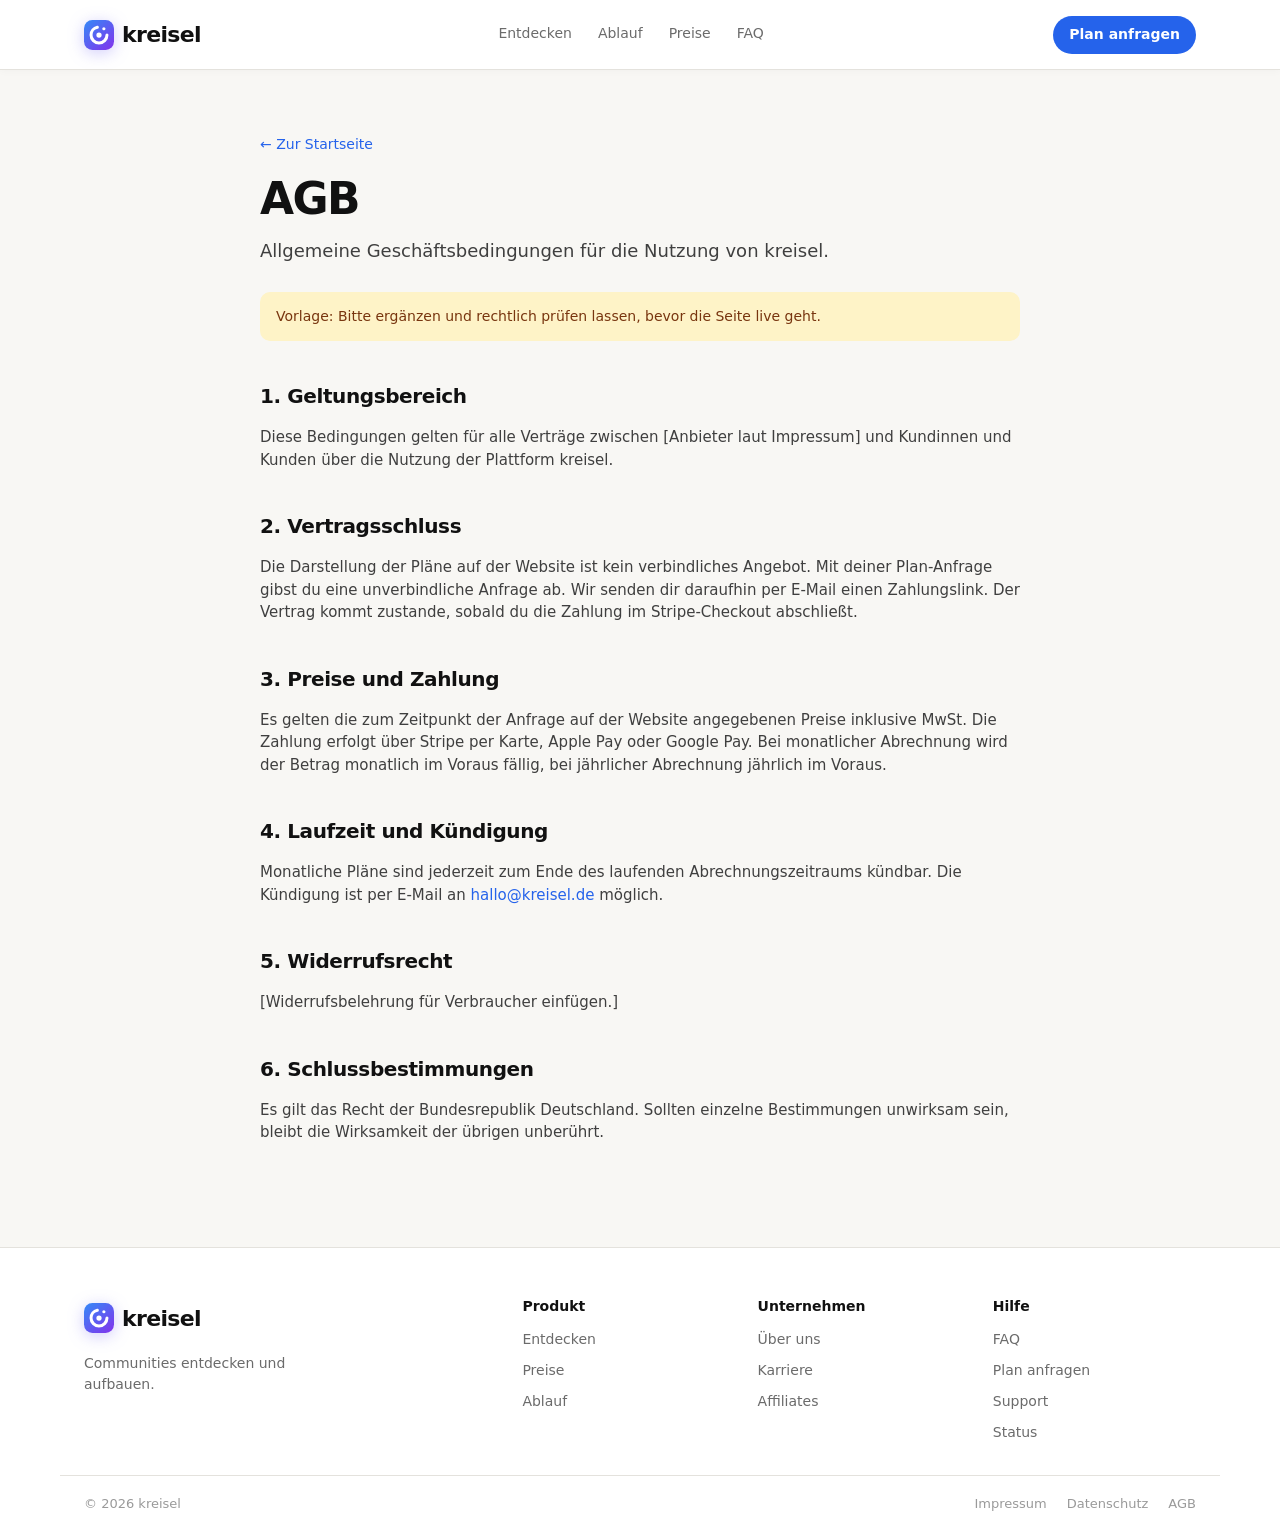
==== agb.html @ bd1a0cec "Alle Buttons funktionsfaehig, neues Logo, Anmelden und Zahlungslink per E-Mail - Neues kreisel-Logo " ====
<!doctype html>
<html lang="de">
<head>
  <meta charset="utf-8">
  <meta name="viewport" content="width=device-width, initial-scale=1">
  <title>AGB – kreisel</title>
  <meta name="description" content="Allgemeine Geschäftsbedingungen für die Nutzung von kreisel.">
  <link rel="icon" href="logo.svg" type="image/svg+xml">
  <link rel="stylesheet" href="styles.css">
</head>
<body>
  <a class="skip-link" href="#main">Zum Inhalt springen</a>

  <header class="header">
    <div class="header__inner">
      <a class="brand" href="index.html" aria-label="kreisel – zur Startseite">
        <svg class="logo" viewBox="0 0 32 32" aria-hidden="true"><defs><linearGradient id="lg-head" x1="4" y1="2" x2="28" y2="30" gradientUnits="userSpaceOnUse"><stop stop-color="#3b82f6"/><stop offset="1" stop-color="#7c3aed"/></linearGradient></defs><rect width="32" height="32" rx="9" fill="url(#lg-head)"/><g class="logo__spin"><circle cx="16" cy="16" r="8.5" fill="none" stroke="#fff" stroke-width="3.2" stroke-linecap="round" stroke-dasharray="38 15.4"/><circle cx="21.2" cy="9.3" r="1.7" fill="#fff"/></g><circle cx="16" cy="16" r="2.8" fill="#fff"/></svg>
        <span class="brand__word">kreisel</span>
      </a>

      <nav class="header__nav" aria-label="Hauptnavigation">
        <a href="index.html#entdecken">Entdecken</a>
        <a href="index.html#ablauf">Ablauf</a>
        <a href="index.html#preise">Preise</a>
        <a href="index.html#faq">FAQ</a>
      </nav>

      <div class="header__actions">
        <a class="btn-solid" href="index.html#anfrage">Plan anfragen</a>
      </div>
    </div>
  </header>

  <main class="page" id="main">
    <article class="doc">
      <a class="doc__back" href="index.html">← Zur Startseite</a>
      <h1>AGB</h1>
      <p class="doc__lead">Allgemeine Geschäftsbedingungen für die Nutzung von kreisel.</p>

      <p class="doc__note">Vorlage: Bitte ergänzen und rechtlich prüfen lassen, bevor die Seite live geht.</p>
      <h2>1. Geltungsbereich</h2>
      <p>Diese Bedingungen gelten für alle Verträge zwischen [Anbieter laut Impressum] und Kundinnen und Kunden über die Nutzung der Plattform kreisel.</p>
      <h2>2. Vertragsschluss</h2>
      <p>Die Darstellung der Pläne auf der Website ist kein verbindliches Angebot. Mit deiner Plan-Anfrage gibst du eine unverbindliche Anfrage ab. Wir senden dir daraufhin per E-Mail einen Zahlungslink. Der Vertrag kommt zustande, sobald du die Zahlung im Stripe-Checkout abschließt.</p>
      <h2>3. Preise und Zahlung</h2>
      <p>Es gelten die zum Zeitpunkt der Anfrage auf der Website angegebenen Preise inklusive MwSt. Die Zahlung erfolgt über Stripe per Karte, Apple Pay oder Google Pay. Bei monatlicher Abrechnung wird der Betrag monatlich im Voraus fällig, bei jährlicher Abrechnung jährlich im Voraus.</p>
      <h2>4. Laufzeit und Kündigung</h2>
      <p>Monatliche Pläne sind jederzeit zum Ende des laufenden Abrechnungszeitraums kündbar. Die Kündigung ist per E-Mail an <a data-mail href="#"></a> möglich.</p>
      <h2>5. Widerrufsrecht</h2>
      <p>[Widerrufsbelehrung für Verbraucher einfügen.]</p>
      <h2>6. Schlussbestimmungen</h2>
      <p>Es gilt das Recht der Bundesrepublik Deutschland. Sollten einzelne Bestimmungen unwirksam sein, bleibt die Wirksamkeit der übrigen unberührt.</p>
    </article>
  </main>

  <footer class="footer">
    <div class="footer__inner">
      <div class="footer__brand">
        <a class="footer__logo brand" href="index.html" aria-label="kreisel – zur Startseite"><svg class="logo" viewBox="0 0 32 32" aria-hidden="true"><defs><linearGradient id="lg-foot" x1="4" y1="2" x2="28" y2="30" gradientUnits="userSpaceOnUse"><stop stop-color="#3b82f6"/><stop offset="1" stop-color="#7c3aed"/></linearGradient></defs><rect width="32" height="32" rx="9" fill="url(#lg-foot)"/><g class="logo__spin"><circle cx="16" cy="16" r="8.5" fill="none" stroke="#fff" stroke-width="3.2" stroke-linecap="round" stroke-dasharray="38 15.4"/><circle cx="21.2" cy="9.3" r="1.7" fill="#fff"/></g><circle cx="16" cy="16" r="2.8" fill="#fff"/></svg><span class="brand__word">kreisel</span></a>
        <p class="footer__tag">Communities entdecken und aufbauen.</p>
      </div>
      <div class="footer__col">
        <h3>Produkt</h3>
        <a href="index.html#entdecken">Entdecken</a>
        <a href="index.html#preise">Preise</a>
        <a href="index.html#ablauf">Ablauf</a>
      </div>
      <div class="footer__col">
        <h3>Unternehmen</h3>
        <a href="ueber-uns.html">Über uns</a>
        <a href="karriere.html">Karriere</a>
        <a href="affiliates.html">Affiliates</a>
      </div>
      <div class="footer__col">
        <h3>Hilfe</h3>
        <a href="index.html#faq">FAQ</a>
        <a href="index.html#anfrage">Plan anfragen</a>
        <a href="support.html">Support</a>
        <a href="status.html">Status</a>
      </div>
    </div>
    <div class="footer__bar">
      <p>© 2026 kreisel</p>
      <nav class="footer__legal" aria-label="Rechtliches">
        <a href="impressum.html">Impressum</a>
        <a href="datenschutz.html">Datenschutz</a>
        <a href="agb.html">AGB</a>
      </nav>
    </div>
  </footer>

  <script src="config.js"></script>
</body>
</html>
---- styles.css ----
:root {
  --bg: #f8f7f4;
  --surface: #ffffff;
  --text: #111111;
  --muted: #6b6b6b;
  --faint: #9a9a9a;
  --line: #e4e2dd;
  --accent: #2563eb;
  --accent-hover: #1d4ed8;
  --radius-sm: 10px;
  --radius: 16px;
  --radius-pill: 999px;
  --shadow: 0 1px 2px rgba(17, 17, 17, 0.04), 0 2px 8px rgba(17, 17, 17, 0.04);
  --shadow-hover: 0 4px 12px rgba(17, 17, 17, 0.06), 0 12px 32px rgba(17, 17, 17, 0.08);
  --font: "Inter", system-ui, -apple-system, "Segoe UI", Roboto, Helvetica, Arial, sans-serif;
}

*, *::before, *::after { box-sizing: border-box; }
[hidden] { display: none !important; }

html { -webkit-text-size-adjust: 100%; }

body {
  margin: 0;
  background: var(--bg);
  color: var(--text);
  font-family: var(--font);
  font-size: 15px;
  line-height: 1.5;
  -webkit-font-smoothing: antialiased;
}

a { color: inherit; text-decoration: none; }
button { font: inherit; color: inherit; }

.sr-only {
  position: absolute; width: 1px; height: 1px; padding: 0; margin: -1px;
  overflow: hidden; clip: rect(0 0 0 0); white-space: nowrap; border: 0;
}

:focus-visible { outline: 2px solid var(--accent); outline-offset: 2px; }

/* ---------- Header ---------- */
.header {
  position: sticky; top: 0; z-index: 20;
  background: var(--surface);
  box-shadow: 0 1px 0 var(--line), 0 2px 8px rgba(17, 17, 17, 0.03);
}
.header__inner {
  max-width: 1160px; margin: 0 auto;
  padding: 12px 24px;
  display: flex; align-items: center; justify-content: space-between; gap: 16px;
}
.brand {
  display: inline-flex; align-items: center; gap: 8px;
  background: none; border: 0; padding: 6px 8px; margin-left: -8px;
  border-radius: var(--radius-sm); cursor: pointer;
}
.brand:hover { background: var(--bg); }
.logo { width: 30px; height: 30px; display: block; flex-shrink: 0; filter: drop-shadow(0 3px 8px rgba(91, 76, 240, .28)); }
.logo__spin { transform-origin: 16px 16px; transition: transform .9s cubic-bezier(.3, .7, .2, 1); }
.brand:hover .logo__spin, .dialog[open] .logo__spin { transform: rotate(360deg); }
@media (prefers-reduced-motion: reduce) { .logo__spin { transition: none; } }
.brand__word { font-size: 22px; font-weight: 800; letter-spacing: -0.03em; }
.brand__caret { width: 16px; height: 16px; color: var(--muted); }

.header__actions { display: flex; align-items: center; gap: 8px; }
.icon-btn {
  width: 40px; height: 40px; display: grid; place-items: center;
  border: 0; background: none; border-radius: 50%; cursor: pointer; color: var(--muted);
}
.icon-btn:hover { background: var(--bg); color: var(--text); }
.icon-btn svg { width: 22px; height: 22px; }
.btn-outline {
  display: inline-flex; align-items: center;
  height: 40px; padding: 0 20px;
  border: 1px solid var(--line); border-radius: var(--radius-pill);
  font-weight: 600; font-size: 14px;
  transition: border-color .15s, background .15s;
}
.btn-outline:hover { border-color: var(--text); }

/* ---------- Layout ---------- */
.page { max-width: 1160px; margin: 0 auto; padding: 0 24px 64px; }

/* ---------- Hero ---------- */
.hero { text-align: center; padding: 72px 0 32px; }
.hero__title {
  margin: 0;
  font-size: clamp(34px, 5.5vw, 54px);
  line-height: 1.08; font-weight: 800; letter-spacing: -0.035em;
}
.hero__sub { margin: 14px auto 0; max-width: 560px; color: var(--muted); font-size: 17px; }
.hero__sub a { color: var(--accent); font-weight: 500; }
.hero__sub a:hover { color: var(--accent-hover); text-decoration: underline; }

/* ---------- Search ---------- */
.search {
  position: relative; display: block;
  max-width: 680px; margin: 32px auto 0;
}
.search__icon {
  position: absolute; left: 20px; top: 50%; transform: translateY(-50%);
  width: 20px; height: 20px; color: var(--faint); pointer-events: none;
}
.search input {
  width: 100%; height: 56px;
  padding: 0 24px 0 52px;
  border: 1px solid var(--line); border-radius: var(--radius-pill);
  background: var(--surface); box-shadow: var(--shadow);
  font: inherit; font-size: 16px; color: var(--text);
  outline: none; transition: border-color .15s, box-shadow .15s;
}
.search input::placeholder { color: var(--faint); }
.search input:focus { border-color: var(--accent); box-shadow: 0 0 0 4px rgba(37, 99, 235, 0.12); }

/* ---------- Filters ---------- */
#entdecken { scroll-margin-top: 80px; }

.filters {
  display: flex; align-items: center; gap: 8px;
  margin: 8px 0 28px;
}
.filters__scroll {
  display: flex; gap: 8px; flex: 1; min-width: 0;
  overflow-x: auto; scrollbar-width: none;
  padding: 4px 2px;
  -webkit-mask-image: linear-gradient(to right, #000 calc(100% - 32px), transparent);
          mask-image: linear-gradient(to right, #000 calc(100% - 32px), transparent);
}
.filters__scroll::-webkit-scrollbar { display: none; }
.filters__end { display: flex; gap: 8px; flex-shrink: 0; }

.pill {
  display: inline-flex; align-items: center; gap: 6px; flex-shrink: 0;
  height: 38px; padding: 0 16px;
  border: 1px solid var(--line); border-radius: var(--radius-pill);
  background: var(--surface); cursor: pointer;
  font-size: 14px; font-weight: 500; white-space: nowrap;
  transition: border-color .15s, background .15s, color .15s;
}
.pill:hover { border-color: #c9c6bf; }
.pill.is-active { background: var(--text); border-color: var(--text); color: #fff; }
.pill--icon svg { width: 16px; height: 16px; }

/* ---------- Grid & Cards ---------- */
.grid {
  display: grid; gap: 24px;
  grid-template-columns: repeat(3, minmax(0, 1fr));
}
.card {
  display: flex; flex-direction: column;
  background: var(--surface);
  border: 1px solid var(--line); border-radius: var(--radius);
  overflow: hidden; box-shadow: var(--shadow);
  transition: transform .2s ease, box-shadow .2s ease;
}
.card:hover { transform: translateY(-3px); box-shadow: var(--shadow-hover); }

.card__thumb {
  position: relative; aspect-ratio: 16 / 9; overflow: hidden;
  display: flex; align-items: flex-end; padding: 18px;
  color: #fff;
}
.card__thumb::after {
  content: ""; position: absolute; inset: 0;
  background: linear-gradient(to top, rgba(0,0,0,.35), transparent 60%);
}
.card__thumb-emoji {
  position: absolute; right: 14px; top: 8px;
  font-size: 64px; line-height: 1; opacity: .9;
  transform: rotate(-8deg);
  filter: drop-shadow(0 6px 12px rgba(0,0,0,.18));
}
.card__thumb-title {
  position: relative; z-index: 1; margin: 0;
  font-size: 24px; line-height: 1.05; font-weight: 800; letter-spacing: -0.03em;
  text-transform: uppercase; max-width: 75%;
}
.card__rank {
  position: absolute; left: 12px; top: 12px; z-index: 1;
  font-size: 12px; font-weight: 700;
  background: rgba(255,255,255,.92); color: var(--text);
  padding: 2px 9px; border-radius: var(--radius-pill);
}

.card__body { display: flex; flex-direction: column; gap: 8px; padding: 16px 18px 18px; flex: 1; }
.card__head { display: flex; align-items: center; gap: 10px; min-width: 0; }
.card__avatar {
  width: 32px; height: 32px; border-radius: 50%; flex-shrink: 0;
  display: grid; place-items: center;
  font-size: 13px; font-weight: 700; color: #fff;
}
.card__name {
  margin: 0; font-size: 16px; font-weight: 700;
  white-space: nowrap; overflow: hidden; text-overflow: ellipsis;
}
.card__desc {
  margin: 0; color: var(--muted); font-size: 14px;
  display: -webkit-box; -webkit-line-clamp: 2; -webkit-box-orient: vertical; overflow: hidden;
}
.card__meta { margin: auto 0 0; padding-top: 4px; color: var(--faint); font-size: 13px; }
.card__meta .sep { margin: 0 6px; }

.empty { text-align: center; color: var(--muted); padding: 48px 0; }

/* ---------- Pagination ---------- */
.pagination {
  display: flex; justify-content: center; align-items: center; flex-wrap: wrap; gap: 4px;
  margin-top: 48px;
}
.page-btn {
  min-width: 38px; height: 38px; padding: 0 12px;
  border: 0; border-radius: var(--radius-pill); background: none; cursor: pointer;
  font-size: 14px; font-weight: 500; color: var(--muted);
}
.page-btn:hover:not(:disabled) { background: var(--surface); color: var(--text); }
.page-btn.is-current { background: var(--text); color: #fff; }
.page-btn:disabled { opacity: .4; cursor: default; }
.page-gap { color: var(--faint); padding: 0 4px; }

/* ---------- Footer ---------- */
.footer { border-top: 1px solid var(--line); background: var(--surface); }
/* ---------- Responsive ---------- */
@media (max-width: 960px) {
  .grid { grid-template-columns: repeat(2, minmax(0, 1fr)); gap: 20px; }
}
@media (max-width: 640px) {
  .header__inner { padding: 10px 16px; }
  .page { padding: 0 16px 48px; }
  .hero { padding: 44px 0 24px; }
  .hero__sub { font-size: 15px; }
  .search { margin-top: 24px; }
  .search input { height: 50px; }
  .grid { grid-template-columns: 1fr; gap: 16px; }
  .filters { margin-bottom: 20px; }
  .filters__end .pill:first-child { display: none; }
  .filters__end .pill--icon { padding: 0 12px; }
}

@media (prefers-reduced-motion: reduce) {
  .card, .card:hover { transition: none; transform: none; }
}

/* ---------- Skip link ---------- */
.skip-link {
  position: absolute; left: -9999px; top: 8px; z-index: 40;
  background: var(--surface); padding: 10px 16px;
  border: 1px solid var(--line); border-radius: var(--radius-sm); font-weight: 600;
}
.skip-link:focus { left: 16px; }

/* ---------- Header nav ---------- */
.header__nav { display: flex; gap: 26px; font-size: 14px; font-weight: 500; color: var(--muted); }
.header__nav a { padding: 4px 0; border-bottom: 2px solid transparent; }
.header__nav a:hover { color: var(--text); border-bottom-color: var(--text); }

/* ---------- Hero stats ---------- */
.stats {
  display: flex; justify-content: center; flex-wrap: wrap; gap: 12px 48px;
  margin: 36px 0 0;
}
.stats__item { text-align: center; }
.stats dt { color: var(--faint); font-size: 13px; }
.stats dd { margin: 2px 0 0; font-size: 24px; font-weight: 800; letter-spacing: -0.03em; }

/* ---------- Generic section ---------- */
.section { padding: 72px 0 0; scroll-margin-top: 80px; }
.section__head { text-align: center; max-width: 620px; margin: 0 auto 36px; }
.section__title {
  margin: 0; font-size: clamp(26px, 3.4vw, 36px);
  font-weight: 800; letter-spacing: -0.03em; line-height: 1.15;
}
.section__sub { margin: 12px 0 0; color: var(--muted); font-size: 16px; }

/* ---------- Steps ---------- */
.steps {
  list-style: none; margin: 0; padding: 0;
  display: grid; gap: 24px; grid-template-columns: repeat(3, minmax(0, 1fr));
  counter-reset: step;
}
.step {
  background: var(--surface); border: 1px solid var(--line);
  border-radius: var(--radius); padding: 26px 24px; box-shadow: var(--shadow);
}
.step__num {
  display: grid; place-items: center;
  width: 34px; height: 34px; border-radius: 50%;
  background: var(--accent); color: #fff;
  font-size: 15px; font-weight: 700;
}
.step__title { margin: 16px 0 6px; font-size: 18px; font-weight: 700; letter-spacing: -0.02em; }
.step__text { margin: 0; color: var(--muted); font-size: 14px; }

/* ---------- Plans ---------- */
.plans {
  display: grid; gap: 24px; align-items: start;
  grid-template-columns: repeat(3, minmax(0, 1fr));
}
.plan {
  position: relative; display: flex; flex-direction: column;
  background: var(--surface); border: 1px solid var(--line);
  border-radius: var(--radius); padding: 28px 26px; box-shadow: var(--shadow);
}
.plan--featured {
  border-color: var(--accent);
  box-shadow: 0 0 0 1px var(--accent), var(--shadow-hover);
}
.plan__badge {
  position: absolute; top: -12px; left: 26px;
  background: var(--accent); color: #fff;
  font-size: 12px; font-weight: 700; letter-spacing: .02em;
  padding: 4px 12px; border-radius: var(--radius-pill);
}
.plan__name { margin: 0; font-size: 19px; font-weight: 800; letter-spacing: -0.02em; }
.plan__desc { margin: 6px 0 0; color: var(--muted); font-size: 14px; min-height: 40px; }
.plan__price { margin: 18px 0 0; display: flex; align-items: baseline; gap: 4px; }
.plan__amount { font-size: 36px; font-weight: 800; letter-spacing: -0.04em; }
.plan__period { color: var(--muted); font-size: 15px; }
.plan__cta {
  display: flex; align-items: center; justify-content: center;
  height: 44px; margin: 22px 0 0;
  border: 1px solid var(--line); border-radius: var(--radius-pill);
  font-size: 15px; font-weight: 600;
  transition: border-color .15s, background .15s, color .15s;
}
.plan__cta:hover { border-color: var(--text); }
.plan__cta--solid { background: var(--accent); border-color: var(--accent); color: #fff; }
.plan__cta--solid:hover { background: var(--accent-hover); border-color: var(--accent-hover); }
.plan__features {
  list-style: none; margin: 24px 0 0; padding: 20px 0 0;
  border-top: 1px solid var(--line);
  display: grid; gap: 10px; font-size: 14px;
}
.plan__features li { position: relative; padding-left: 26px; color: var(--muted); }
.plan__features li::before {
  content: ""; position: absolute; left: 4px; top: 6px;
  width: 11px; height: 6px;
  border-left: 2px solid var(--accent); border-bottom: 2px solid var(--accent);
  transform: rotate(-45deg);
}
.plans__note { margin: 24px 0 0; text-align: center; color: var(--faint); font-size: 13px; }

/* ---------- FAQ ---------- */
.faq { max-width: 760px; margin: 0 auto; display: grid; gap: 12px; }
.faq__item {
  background: var(--surface); border: 1px solid var(--line);
  border-radius: var(--radius); padding: 4px 22px;
}
.faq__q {
  list-style: none; cursor: pointer;
  padding: 16px 28px 16px 0; position: relative;
  font-size: 16px; font-weight: 600;
}
.faq__q::-webkit-details-marker { display: none; }
.faq__q::after {
  content: ""; position: absolute; right: 4px; top: 50%;
  width: 9px; height: 9px; margin-top: -6px;
  border-right: 2px solid var(--muted); border-bottom: 2px solid var(--muted);
  transform: rotate(45deg); transition: transform .2s;
}
.faq__item[open] .faq__q::after { transform: rotate(-135deg); margin-top: -2px; }
.faq__a { margin: 0 0 18px; color: var(--muted); font-size: 15px; }

/* ---------- CTA ---------- */
.cta {
  margin: 80px 0 0; padding: 56px 24px; text-align: center;
  background: var(--surface); border: 1px solid var(--line);
  border-radius: var(--radius); box-shadow: var(--shadow);
}
.cta__title { margin: 0; font-size: clamp(24px, 3.2vw, 32px); font-weight: 800; letter-spacing: -0.03em; }
.cta__sub { margin: 10px 0 0; color: var(--muted); font-size: 16px; }
.cta__btn {
  display: inline-flex; align-items: center; height: 48px; margin-top: 26px; padding: 0 30px;
  background: var(--accent); color: #fff;
  border-radius: var(--radius-pill); font-size: 15px; font-weight: 600;
  transition: background .15s;
}
.cta__btn:hover { background: var(--accent-hover); }

/* ---------- Plan-Anfrage ---------- */
.btn-solid {
  display: inline-flex; align-items: center; height: 38px; padding: 0 16px;
  background: var(--accent); color: #fff; border-radius: var(--radius-pill);
  font-size: 14px; font-weight: 600; transition: background .15s;
}
.btn-solid:hover { background: var(--accent-hover); }
.request {
  display: grid; grid-template-columns: 1.5fr 1fr; gap: 24px;
  max-width: 960px; margin: 0 auto;
}
.request__form, .request__info {
  background: var(--surface); border: 1px solid var(--line);
  border-radius: var(--radius); box-shadow: var(--shadow); padding: 28px;
}
.request__fields { display: grid; gap: 16px; }
.request__error a { color: inherit; text-decoration: underline; }
.request__submit:disabled { opacity: .7; cursor: progress; }
.request__success { display: grid; gap: 10px; justify-items: center; text-align: center; padding: 12px 0; }
.request__success h3 { margin: 0; font-size: 20px; font-weight: 800; letter-spacing: -.02em; }
.request__success p { margin: 0; color: var(--muted); }
.request__success .request__small { margin: 0; }
.request__success .btn-ghost { margin-top: 6px; padding: 0 20px; }
.request__check {
  width: 52px; height: 52px; display: grid; place-items: center; border-radius: 50%;
  background: #dcfce7; color: #15803d; font-size: 26px; font-weight: 800;
}
.dialog .dialog__request { margin-top: 20px; padding: 0; border: 0; box-shadow: none; }
.dialog__eyebrow {
  width: fit-content; margin: 0 auto; padding: 4px 12px; border-radius: var(--radius-pill);
  background: #eef2ff; color: var(--accent); font-size: 13px; font-weight: 700;
}
.field { display: grid; gap: 6px; min-width: 0; }
.field label { font-size: 14px; font-weight: 600; }
.field__opt { color: var(--faint); font-weight: 400; }
.field small { color: var(--faint); font-size: 12px; }
.field input, .field select, .field textarea {
  width: 100%; padding: 11px 14px; font: inherit; font-size: 15px; color: var(--text);
  background: var(--bg); border: 1px solid var(--line); border-radius: var(--radius-sm);
}
.field textarea { resize: vertical; }
.field input:focus, .field select:focus, .field textarea:focus {
  outline: none; border-color: var(--accent); background: var(--surface);
  box-shadow: 0 0 0 3px rgba(37, 99, 235, 0.15);
}
.field-row { display: grid; grid-template-columns: 1fr 1fr; gap: 16px; }
.request__submit {
  height: 48px; border: 0; border-radius: var(--radius-pill); cursor: pointer;
  background: var(--accent); color: #fff; font: inherit; font-size: 15px; font-weight: 600;
  transition: background .15s;
}
.request__submit:hover { background: var(--accent-hover); }
.request__error { margin: 0; color: #b91c1c; font-size: 14px; }
.request__hint { margin: 0; color: var(--muted); font-size: 14px; }
.request__hint a { color: var(--accent); }
.request__info h3 { margin: 0; font-size: 17px; font-weight: 700; letter-spacing: -0.02em; }
.request__small { margin: 20px 0 0; color: var(--faint); font-size: 13px; }

/* ---------- Menüs ---------- */
.btn-outline { background: none; cursor: pointer; }
.menu {
  position: fixed; inset: auto; margin: 0; min-width: 230px; max-height: 70vh; overflow-y: auto;
  padding: 6px; background: var(--surface); color: var(--text);
  border: 1px solid var(--line); border-radius: 14px; box-shadow: var(--shadow-hover);
}
.menu--wide { min-width: 250px; }
.menu__item {
  display: flex; align-items: center; justify-content: space-between; gap: 12px;
  width: 100%; padding: 9px 12px; border: 0; background: none; border-radius: 8px;
  cursor: pointer; font-size: 14px; text-align: left;
}
.menu__item:hover:not(:disabled) { background: var(--bg); }
.menu__item:disabled { color: var(--faint); cursor: default; }
.menu__item.is-active { font-weight: 600; }
.menu__num { color: var(--faint); font-size: 13px; }
.menu__tag { font-size: 11px; padding: 1px 8px; border: 1px solid var(--line); border-radius: var(--radius-pill); }
.menu__label {
  margin: 8px 12px 4px; font-size: 11px; font-weight: 700; color: var(--faint);
  text-transform: uppercase; letter-spacing: .06em;
}
.menu__head { display: grid; padding: 10px 12px 12px; border-bottom: 1px solid var(--line); margin-bottom: 4px; }
.menu__head small { color: var(--muted); }
.menu__empty { margin: 0; padding: 4px 12px 8px; color: var(--muted); font-size: 13px; }
.menu__opt { display: flex; align-items: center; gap: 10px; padding: 8px 12px; border-radius: 8px; font-size: 14px; cursor: pointer; }
.menu__opt:hover { background: var(--bg); }
.menu__opt input { accent-color: var(--accent); margin: 0; }
.menu__sep { height: 1px; margin: 6px 0; background: var(--line); }
.pill__count {
  min-width: 18px; height: 18px; padding: 0 5px; margin-left: 2px;
  display: inline-grid; place-items: center; border-radius: var(--radius-pill);
  background: var(--accent); color: #fff; font-size: 11px; font-weight: 700;
}
.account {
  width: 40px; height: 40px; padding: 0; border: 0; border-radius: 50%; cursor: pointer;
  background: linear-gradient(135deg, #3b82f6, #7c3aed); color: #fff; font-size: 14px; font-weight: 700;
}

/* ---------- Dialoge ---------- */
.dialog {
  width: min(430px, calc(100% - 32px)); max-height: calc(100% - 32px); padding: 32px;
  border: 0; border-radius: 20px; background: var(--surface); color: var(--text);
  box-shadow: 0 24px 80px rgba(0, 0, 0, .25);
}
.dialog::backdrop { background: rgba(17, 17, 17, .45); backdrop-filter: blur(3px); }
.dialog form[method="dialog"] { margin: 0; }
.dialog__close {
  position: absolute; right: 14px; top: 14px; z-index: 2;
  width: 36px; height: 36px; border: 0; border-radius: 50%; cursor: pointer;
  background: var(--bg); font-size: 22px; line-height: 1;
}
.dialog__close:hover { background: var(--line); }
.dialog__logo { width: 48px; height: 48px; margin: 0 auto; }
.dialog__title { margin: 16px 0 4px; text-align: center; font-size: 24px; font-weight: 800; letter-spacing: -.03em; }
.dialog__sub { margin: 0; text-align: center; color: var(--muted); }
.dialog__form { display: grid; gap: 14px; }
.dialog__note { margin: 0; text-align: center; color: var(--faint); font-size: 13px; }
.tabs {
  display: grid; grid-template-columns: 1fr 1fr; gap: 4px; padding: 4px; margin: 22px 0 18px;
  background: var(--bg); border-radius: var(--radius-pill);
}
.tabs__btn {
  height: 36px; border: 0; border-radius: var(--radius-pill); background: none; cursor: pointer;
  font-size: 14px; font-weight: 600; color: var(--muted);
}
.tabs__btn.is-active { background: var(--surface); color: var(--text); box-shadow: var(--shadow); }
.dialog--community { width: min(560px, calc(100% - 32px)); padding: 0; }
.dialog--community .dialog__close { background: rgba(255, 255, 255, .92); }
.community__thumb { aspect-ratio: auto; height: 190px; }
.community__body { display: grid; gap: 14px; padding: 22px 28px 28px; }
.community__head { display: flex; align-items: center; gap: 12px; }
.community__head .card__avatar { width: 44px; height: 44px; font-size: 15px; }
.community__name { margin: 0; font-size: 21px; font-weight: 800; letter-spacing: -.03em; }
.community__meta { margin: 0; color: var(--muted); font-size: 14px; }
.community__desc { margin: 0; font-size: 15px; }
.community__body .plan__features { margin: 0; }
.community__joined { margin: 0; color: #15803d; font-size: 14px; font-weight: 600; }
.btn-ghost {
  height: 46px; border: 1px solid var(--line); border-radius: var(--radius-pill);
  background: none; cursor: pointer; font-size: 15px; font-weight: 600;
}
.btn-ghost:hover { border-color: var(--text); }

/* ---------- Unterseiten ---------- */
.doc { max-width: 760px; margin: 0 auto; padding: 64px 0 24px; }
.doc__back { display: inline-block; margin-bottom: 20px; color: var(--muted); font-size: 14px; }
.doc__back:hover { color: var(--text); }
.doc h1 { margin: 0; font-size: clamp(32px, 5vw, 44px); line-height: 1.1; font-weight: 800; letter-spacing: -.035em; }
.doc__lead { margin: 14px 0 0; color: var(--muted); font-size: 18px; }
.doc h2 { margin: 40px 0 10px; font-size: 20px; font-weight: 700; letter-spacing: -.02em; }
.doc p, .doc li { color: #3f3f3f; }
.doc a { color: var(--accent); }
.doc a:hover { text-decoration: underline; }
.doc__card {
  margin-top: 28px; padding: 24px; background: var(--surface);
  border: 1px solid var(--line); border-radius: var(--radius); box-shadow: var(--shadow);
}
.doc__card h2 { margin-top: 0; }
.doc__note { margin-top: 28px; padding: 14px 16px; border-radius: var(--radius-sm); background: #fef3c7; color: #78350f !important; font-size: 14px; }
.status-list { display: grid; gap: 0; margin: 28px 0 0; padding: 0; list-style: none; }
.status-list li {
  display: flex; justify-content: space-between; gap: 16px; padding: 16px 20px;
  background: var(--surface); border: 1px solid var(--line); margin-top: -1px;
}
.status-list li:first-child { border-radius: var(--radius) var(--radius) 0 0; }
.status-list li:last-child { border-radius: 0 0 var(--radius) var(--radius); }
.status-ok { color: #15803d; font-weight: 600; white-space: nowrap; }
.status-ok::before { content: ""; display: inline-block; width: 8px; height: 8px; margin-right: 8px; border-radius: 50%; background: #22c55e; box-shadow: 0 0 0 3px rgba(34, 197, 94, .2); }

/* ---------- Footer (erweitert) ---------- */
.footer__inner {
  max-width: 1160px; margin: 0 auto; padding: 48px 24px 32px;
  display: grid; gap: 32px;
  grid-template-columns: 2fr repeat(3, 1fr);
}
.footer__logo { display: inline-flex; align-items: center; gap: 8px; }
.footer__tag { margin: 12px 0 0; color: var(--muted); font-size: 14px; max-width: 260px; }
.footer__col { display: flex; flex-direction: column; gap: 10px; font-size: 14px; color: var(--muted); }
.footer__col h3 { margin: 0 0 2px; font-size: 14px; font-weight: 700; color: var(--text); }
.footer__col a:hover { color: var(--text); }
.footer__bar {
  border-top: 1px solid var(--line);
  max-width: 1160px; margin: 0 auto; padding: 18px 24px;
  display: flex; justify-content: space-between; align-items: center; flex-wrap: wrap; gap: 8px 24px;
  color: var(--faint); font-size: 13px;
}
.footer__bar p { margin: 0; }
.footer__legal { display: flex; gap: 20px; }
.footer__legal a:hover { color: var(--text); }

/* ---------- Responsive (neue Blöcke) ---------- */
@media (max-width: 960px) {
  .header__nav { display: none; }
  .steps { grid-template-columns: 1fr; gap: 16px; }
  .plans { grid-template-columns: 1fr; gap: 20px; }
  .plan--featured { order: -1; }
  .request { grid-template-columns: 1fr; }
  .footer__inner { grid-template-columns: 1fr 1fr; gap: 28px; }
}
@media (max-width: 640px) {
  .stats { gap: 12px 28px; margin-top: 28px; }
  .stats dd { font-size: 20px; }
  .section { padding-top: 56px; }
  .cta { margin-top: 56px; padding: 40px 20px; }
  .field-row { grid-template-columns: 1fr; }
  .request__form, .request__info { padding: 20px; }
  .header__actions .btn-solid { display: none; }
  .footer__inner { grid-template-columns: 1fr; padding: 36px 16px 24px; }
  .footer__bar { padding: 16px; justify-content: center; }
}
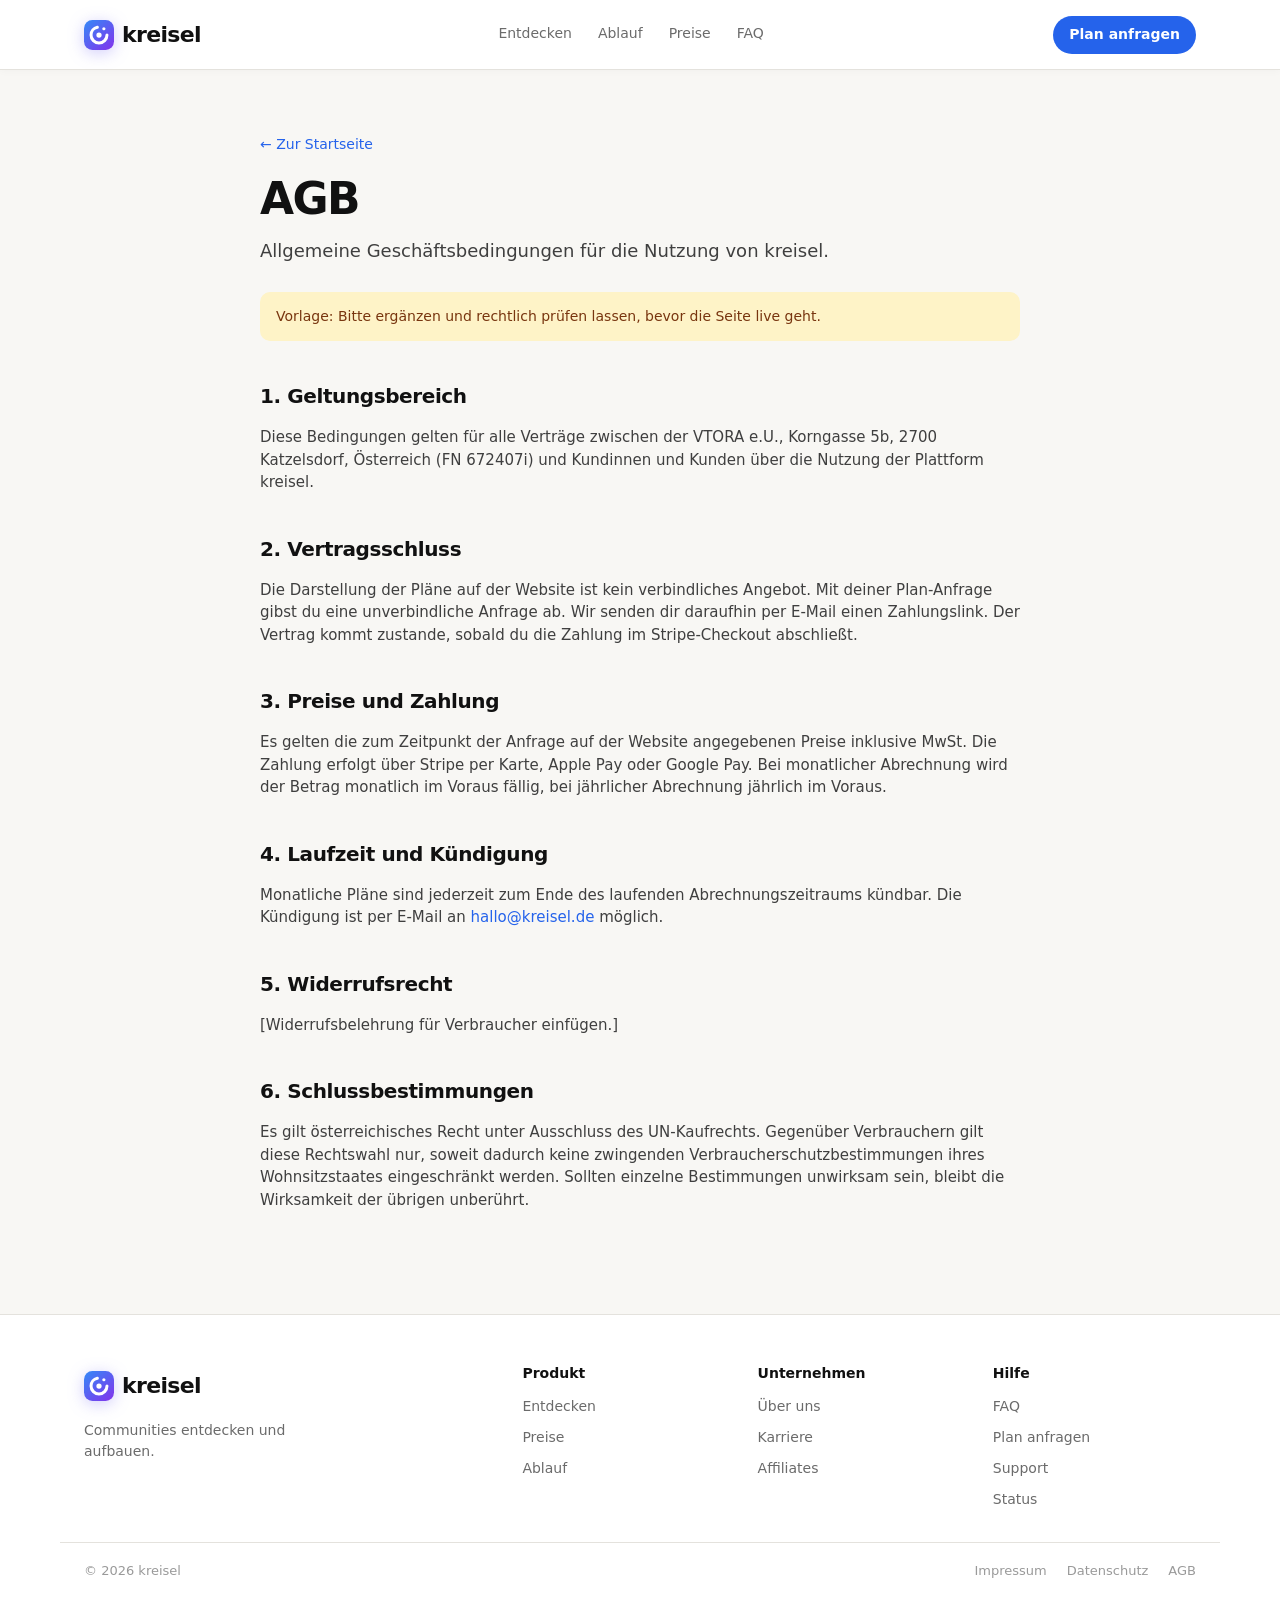
==== commit 860b9f05: "Echte Konten mit Supabase, Impressum mit Firmendaten - Anmelden, Registrieren (mit E-Mail-Bestaetigu" ====
--- a/agb.html
+++ b/agb.html
@@ -39,7 +39,7 @@
 
       <p class="doc__note">Vorlage: Bitte ergänzen und rechtlich prüfen lassen, bevor die Seite live geht.</p>
       <h2>1. Geltungsbereich</h2>
-      <p>Diese Bedingungen gelten für alle Verträge zwischen [Anbieter laut Impressum] und Kundinnen und Kunden über die Nutzung der Plattform kreisel.</p>
+      <p>Diese Bedingungen gelten für alle Verträge zwischen der VTORA e.U., Korngasse 5b, 2700 Katzelsdorf, Österreich (FN 672407i) und Kundinnen und Kunden über die Nutzung der Plattform kreisel.</p>
       <h2>2. Vertragsschluss</h2>
       <p>Die Darstellung der Pläne auf der Website ist kein verbindliches Angebot. Mit deiner Plan-Anfrage gibst du eine unverbindliche Anfrage ab. Wir senden dir daraufhin per E-Mail einen Zahlungslink. Der Vertrag kommt zustande, sobald du die Zahlung im Stripe-Checkout abschließt.</p>
       <h2>3. Preise und Zahlung</h2>
@@ -49,7 +49,7 @@
       <h2>5. Widerrufsrecht</h2>
       <p>[Widerrufsbelehrung für Verbraucher einfügen.]</p>
       <h2>6. Schlussbestimmungen</h2>
-      <p>Es gilt das Recht der Bundesrepublik Deutschland. Sollten einzelne Bestimmungen unwirksam sein, bleibt die Wirksamkeit der übrigen unberührt.</p>
+      <p>Es gilt österreichisches Recht unter Ausschluss des UN-Kaufrechts. Gegenüber Verbrauchern gilt diese Rechtswahl nur, soweit dadurch keine zwingenden Verbraucherschutzbestimmungen ihres Wohnsitzstaates eingeschränkt werden. Sollten einzelne Bestimmungen unwirksam sein, bleibt die Wirksamkeit der übrigen unberührt.</p>
     </article>
   </main>
 
--- a/styles.css
+++ b/styles.css
@@ -493,6 +493,16 @@
 .dialog__title { margin: 16px 0 4px; text-align: center; font-size: 24px; font-weight: 800; letter-spacing: -.03em; }
 .dialog__sub { margin: 0; text-align: center; color: var(--muted); }
 .dialog__form { display: grid; gap: 14px; }
+.auth__link {
+  justify-self: end; margin-top: -6px; padding: 0; border: 0; background: none; cursor: pointer;
+  color: var(--accent); font-size: 13px; font-weight: 500;
+}
+#auth-back { justify-self: center; margin-top: 0; }
+.auth__link:hover { text-decoration: underline; }
+.auth__info {
+  margin: 20px 0 0; padding: 16px; border-radius: var(--radius-sm);
+  background: #eff6ff; color: #1e3a8a; text-align: center; font-size: 15px;
+}
 .dialog__note { margin: 0; text-align: center; color: var(--faint); font-size: 13px; }
 .tabs {
   display: grid; grid-template-columns: 1fr 1fr; gap: 4px; padding: 4px; margin: 22px 0 18px;
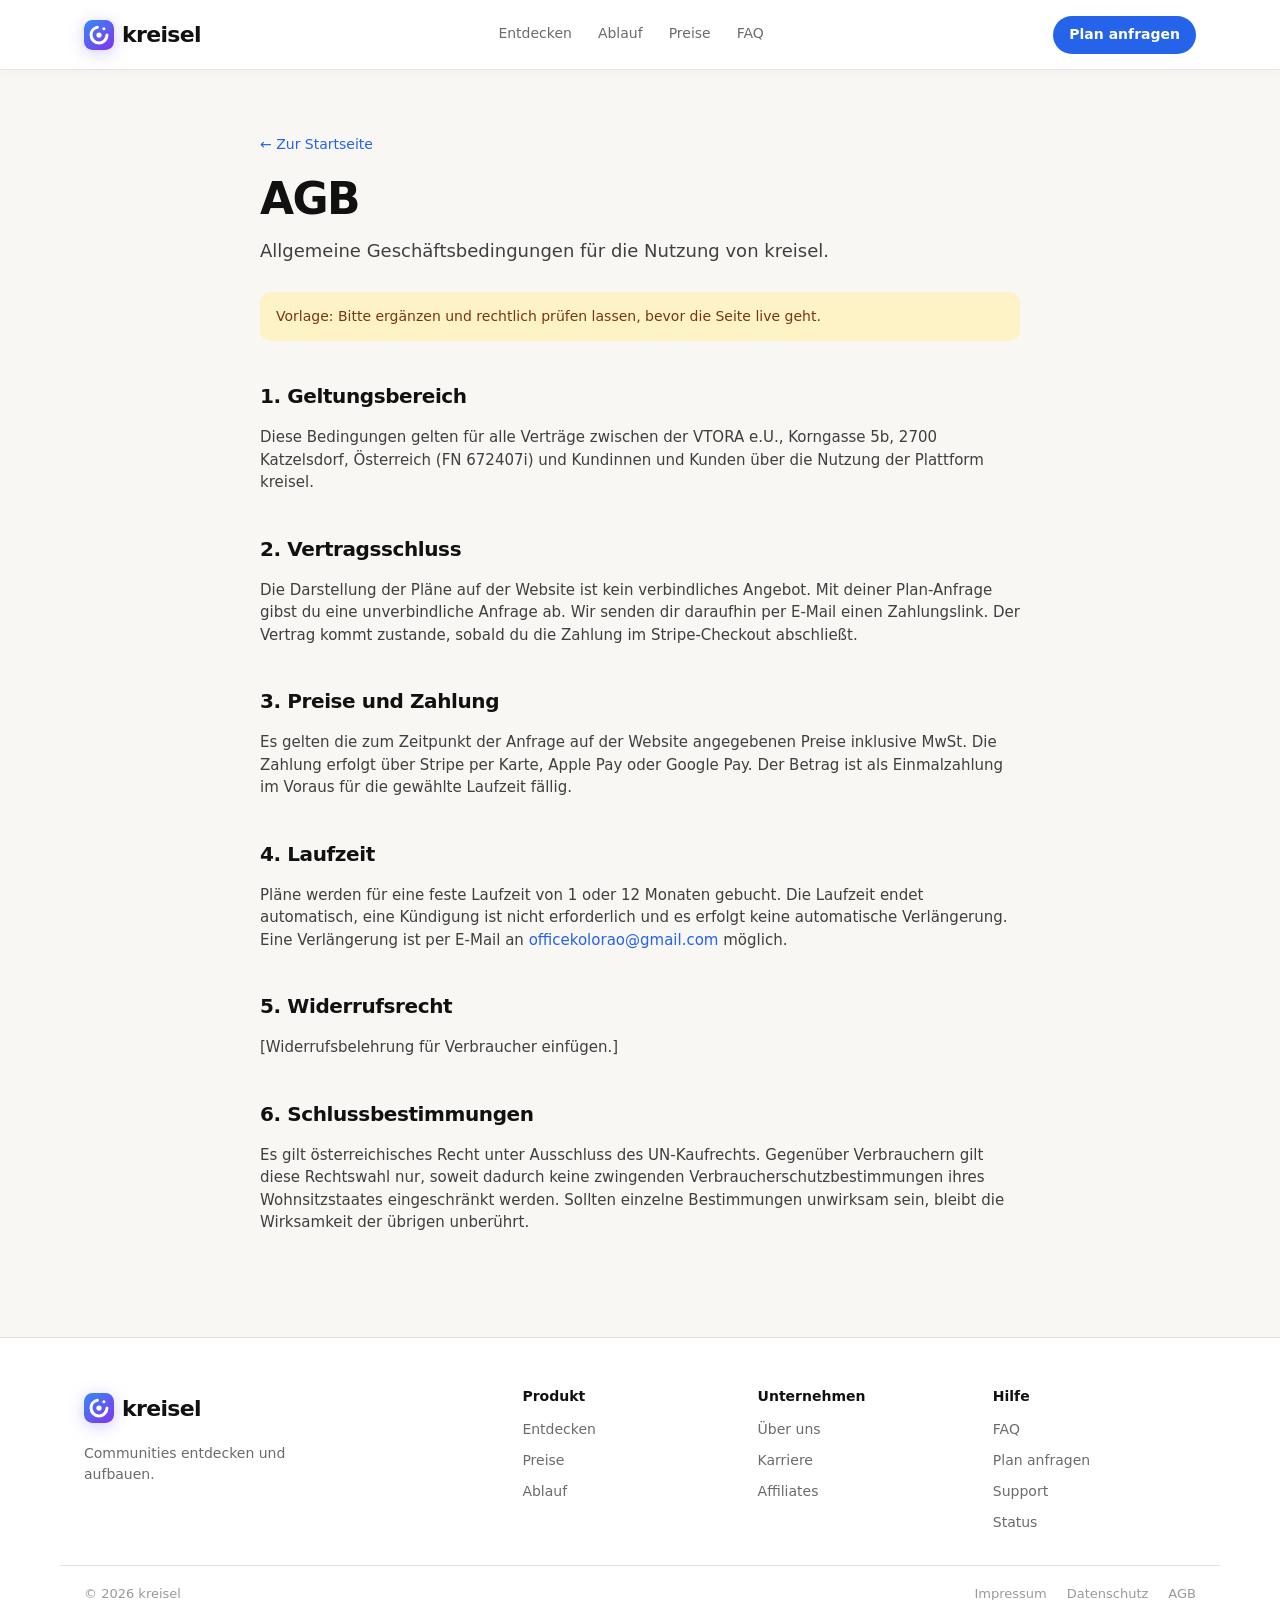
==== commit 25cd49eb: "Einmalzahlungen statt Abos, Bestellnummer TP + 8 Ziffern, automatische Freischaltung entfernt - Paym" ====
--- a/agb.html
+++ b/agb.html
@@ -43,9 +43,9 @@
       <h2>2. Vertragsschluss</h2>
       <p>Die Darstellung der Pläne auf der Website ist kein verbindliches Angebot. Mit deiner Plan-Anfrage gibst du eine unverbindliche Anfrage ab. Wir senden dir daraufhin per E-Mail einen Zahlungslink. Der Vertrag kommt zustande, sobald du die Zahlung im Stripe-Checkout abschließt.</p>
       <h2>3. Preise und Zahlung</h2>
-      <p>Es gelten die zum Zeitpunkt der Anfrage auf der Website angegebenen Preise inklusive MwSt. Die Zahlung erfolgt über Stripe per Karte, Apple Pay oder Google Pay. Bei monatlicher Abrechnung wird der Betrag monatlich im Voraus fällig, bei jährlicher Abrechnung jährlich im Voraus.</p>
-      <h2>4. Laufzeit und Kündigung</h2>
-      <p>Monatliche Pläne sind jederzeit zum Ende des laufenden Abrechnungszeitraums kündbar. Die Kündigung ist per E-Mail an <a data-mail href="#"></a> möglich.</p>
+      <p>Es gelten die zum Zeitpunkt der Anfrage auf der Website angegebenen Preise inklusive MwSt. Die Zahlung erfolgt über Stripe per Karte, Apple Pay oder Google Pay. Der Betrag ist als Einmalzahlung im Voraus für die gewählte Laufzeit fällig.</p>
+      <h2>4. Laufzeit</h2>
+      <p>Pläne werden für eine feste Laufzeit von 1 oder 12 Monaten gebucht. Die Laufzeit endet automatisch, eine Kündigung ist nicht erforderlich und es erfolgt keine automatische Verlängerung. Eine Verlängerung ist per E-Mail an <a data-mail href="#"></a> möglich.</p>
       <h2>5. Widerrufsrecht</h2>
       <p>[Widerrufsbelehrung für Verbraucher einfügen.]</p>
       <h2>6. Schlussbestimmungen</h2>
--- a/styles.css
+++ b/styles.css
@@ -401,6 +401,8 @@
 .request__success p { margin: 0; color: var(--muted); }
 .request__success .request__small { margin: 0; }
 .request__success .btn-ghost { margin-top: 6px; padding: 0 20px; }
+.request__success .request__order { padding: 6px 14px; border-radius: var(--radius-sm); background: var(--bg); font-size: 14px; }
+.request__order strong { font-family: Consolas, "SFMono-Regular", monospace; color: var(--text); letter-spacing: .03em; }
 .request__check {
   width: 52px; height: 52px; display: grid; place-items: center; border-radius: 50%;
   background: #dcfce7; color: #15803d; font-size: 26px; font-weight: 800;
@@ -464,6 +466,15 @@
 .menu__opt { display: flex; align-items: center; gap: 10px; padding: 8px 12px; border-radius: 8px; font-size: 14px; cursor: pointer; }
 .menu__opt:hover { background: var(--bg); }
 .menu__opt input { accent-color: var(--accent); margin: 0; }
+.menu__plan { display: flex; flex-wrap: wrap; align-items: center; gap: 6px 10px; padding: 2px 12px 8px; font-size: 13px; }
+.menu__plan-text { color: var(--muted); display: inline-flex; align-items: center; gap: 6px; }
+.menu__plan-text--warn { color: #b45309; font-weight: 600; }
+.menu__plan-link { color: var(--accent); font-weight: 600; }
+.plan-badge {
+  padding: 2px 10px; border-radius: var(--radius-pill);
+  background: linear-gradient(135deg, #3b82f6, #7c3aed); color: #fff; font-size: 12px; font-weight: 700;
+}
+.plan-dot { width: 7px; height: 7px; border-radius: 50%; background: #22c55e; }
 .menu__sep { height: 1px; margin: 6px 0; background: var(--line); }
 .pill__count {
   min-width: 18px; height: 18px; padding: 0 5px; margin-left: 2px;
@@ -530,6 +541,18 @@
 }
 .btn-ghost:hover { border-color: var(--text); }
 
+/* ---------- Hinweis nach Zahlung ---------- */
+.toast {
+  position: fixed; left: 50%; bottom: 24px; z-index: 50; transform: translateX(-50%);
+  width: min(460px, calc(100% - 32px)); display: flex; gap: 14px; align-items: flex-start;
+  padding: 16px 18px; background: var(--surface); border: 1px solid var(--line);
+  border-radius: var(--radius); box-shadow: var(--shadow-hover);
+}
+.toast .request__check { width: 36px; height: 36px; flex-shrink: 0; font-size: 18px; }
+.toast strong { display: block; margin-bottom: 2px; }
+.toast p { margin: 0; color: var(--muted); font-size: 14px; }
+.toast__close { margin-left: auto; border: 0; background: none; cursor: pointer; font-size: 20px; line-height: 1; color: var(--faint); }
+
 /* ---------- Unterseiten ---------- */
 .doc { max-width: 760px; margin: 0 auto; padding: 64px 0 24px; }
 .doc__back { display: inline-block; margin-bottom: 20px; color: var(--muted); font-size: 14px; }
